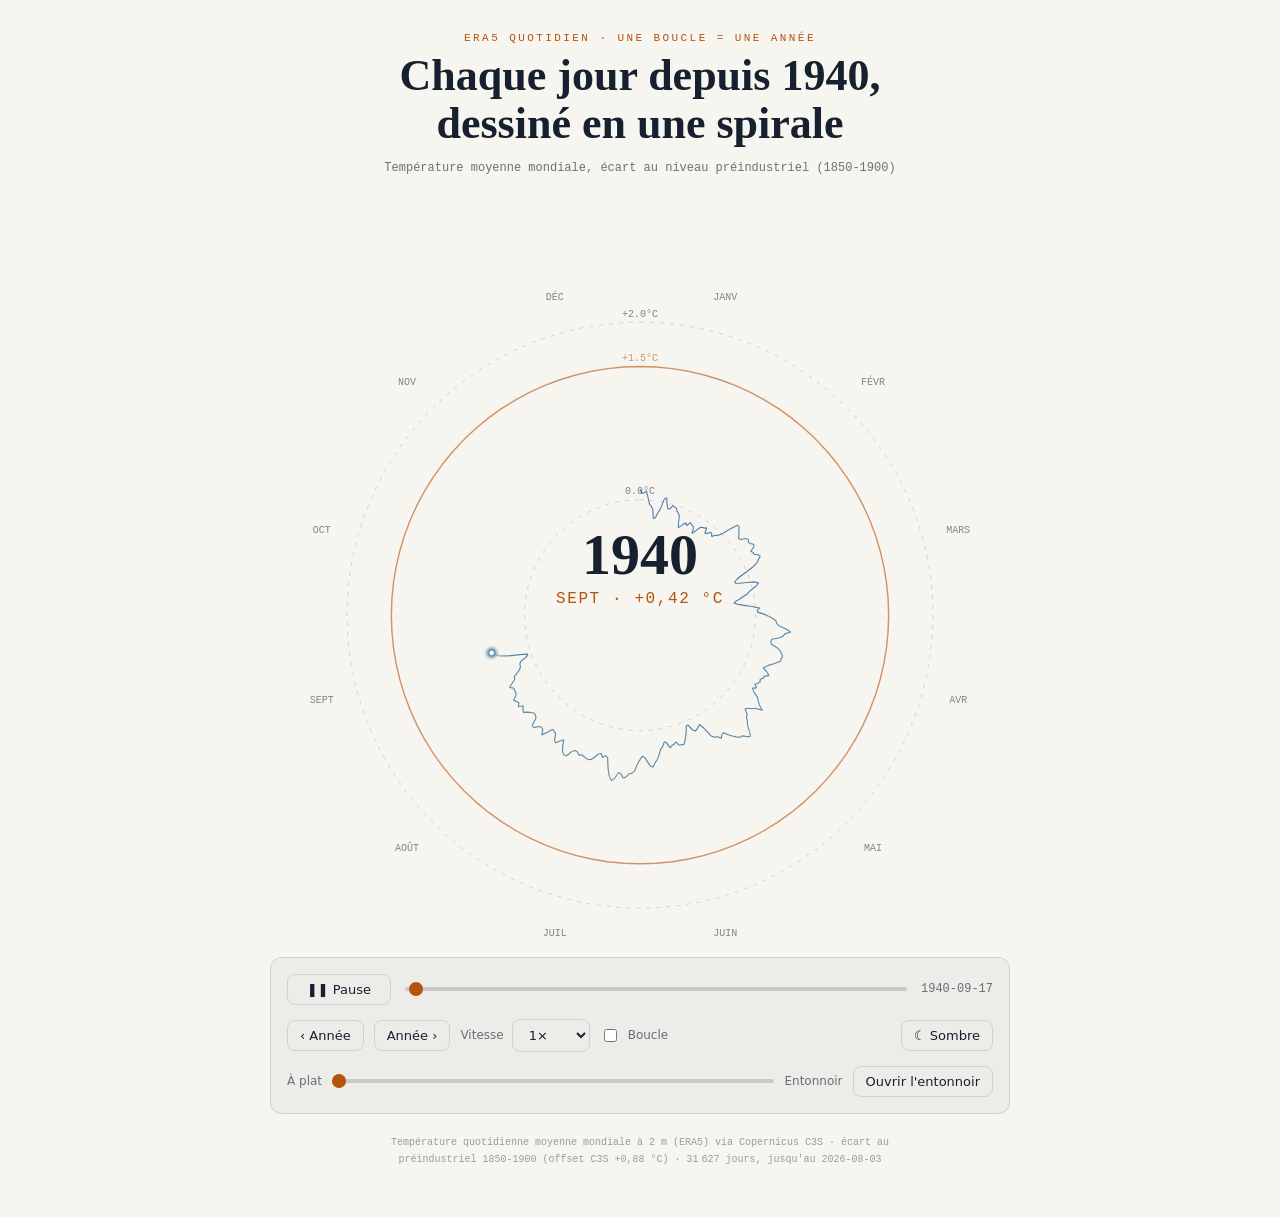
==== climate-spiral/index.html @ 7b91bb3f "Ajouter la spirale du réchauffement et une page d'accueil du dépôt Visualisation ERA5 quotidienne (1" ====
<!doctype html>
<html lang="fr" data-theme="dark">
<head>
<meta charset="utf-8">
<meta name="viewport" content="width=device-width, initial-scale=1">
<title>Spirale du réchauffement — ERA5 quotidien depuis 1940</title>
<meta name="description" content="Chaque jour depuis 1940 dessiné en une spirale : une boucle par année, le rayon suit l'écart de température au niveau préindustriel.">
<link rel="stylesheet" href="climate-spiral.css">
</head>
<body>

<main class="cs-poster">
  <header>
    <p class="cs-eyebrow">ERA5 QUOTIDIEN · UNE BOUCLE = UNE ANNÉE</p>
    <h1 class="cs-title">Chaque jour depuis 1940, dessiné en une spirale</h1>
    <p class="cs-subtitle">Température moyenne mondiale, écart au niveau préindustriel (1850-1900)</p>
  </header>

  <div class="cs-stage" id="stage">
    <canvas class="cs-canvas" id="canvas" role="img"
            aria-label="Spirale des températures quotidiennes mondiales depuis 1940."></canvas>
    <div class="cs-readout" aria-hidden="true">
      <div class="cs-readout-year" id="readout-year">1940</div>
      <div class="cs-readout-detail" id="readout-detail">JANV · −0,76 °C</div>
    </div>
  </div>

  <div class="cs-controls">
    <div class="cs-row cs-row-timeline">
      <button type="button" class="cs-play" id="play" aria-label="Lire l'animation">▶ Lire</button>
      <input type="range" class="cs-timeline" id="timeline" min="0" max="0" value="0" step="1"
             aria-label="Position dans la série, en jours depuis le 1er janvier 1940">
      <span class="cs-date" id="date">1940-01-01</span>
    </div>

    <div class="cs-row">
      <button type="button" id="prev-year" aria-label="Année précédente">‹ Année</button>
      <button type="button" id="next-year" aria-label="Année suivante">Année ›</button>

      <label class="cs-field">
        Vitesse
        <select id="speed" aria-label="Vitesse de lecture">
          <option value="90">0,5×</option>
          <option value="180" selected>1×</option>
          <option value="365">2×</option>
          <option value="730">4×</option>
        </select>
      </label>

      <label class="cs-field">
        <input type="checkbox" id="loop"> Boucle
      </label>

      <span class="cs-spacer"></span>
      <button type="button" id="theme" aria-label="Basculer le thème clair ou sombre">☀ Clair</button>
    </div>

    <div class="cs-row">
      <label class="cs-field cs-field-openness" for="openness">
        À plat
        <input type="range" id="openness" min="0" max="100" value="0" step="1"
               aria-label="Ouverture : de la vue à plat à l'entonnoir 3D">
        Entonnoir
      </label>
      <button type="button" id="toggle-openness">Ouvrir l'entonnoir</button>
    </div>
  </div>

  <p class="cs-footnote" id="footnote"></p>
</main>

<script type="module">
import { ClimateSpiral } from './climate-spiral.js';

const MONTHS_FR = ['JANV', 'FÉVR', 'MARS', 'AVR', 'MAI', 'JUIN',
  'JUIL', 'AOÛT', 'SEPT', 'OCT', 'NOV', 'DÉC'];

const el = (id) => document.getElementById(id);
const reduceMotion = window.matchMedia('(prefers-reduced-motion: reduce)').matches;

const anomalyFormat = new Intl.NumberFormat('fr-FR', {
  minimumFractionDigits: 2, maximumFractionDigits: 2, signDisplay: 'always',
});

const data = await fetch('./data/era5-daily-anomaly.json').then((r) => {
  if (!r.ok) throw new Error(`données indisponibles (HTTP ${r.status})`);
  return r.json();
});

// Follow the OS preference on first load; the toggle takes over afterwards.
const initialTheme = window.matchMedia('(prefers-color-scheme: light)').matches ? 'light' : 'dark';
document.documentElement.dataset.theme = initialTheme;

const spiral = new ClimateSpiral(el('canvas'), data, {
  theme: initialTheme,
  monthLabels: MONTHS_FR,
  speed: 180,
});

el('timeline').max = String(spiral.length - 1);
el('footnote').textContent =
  'Température quotidienne moyenne mondiale à 2 m (ERA5) via Copernicus C3S · '
  + 'écart au préindustriel 1850-1900 (offset C3S +0,88 °C) · '
  + `${spiral.length.toLocaleString('fr-FR')} jours, jusqu'au ${spiral.meta.lastDate}`;

// ------------------------------------------------------------- rendering UI

let scrubbing = false;

spiral.on('change', (state) => {
  if (!scrubbing) el('timeline').value = String(state.index);

  el('readout-year').textContent = String(state.year);
  el('readout-detail').textContent =
    `${MONTHS_FR[state.month]} · ${anomalyFormat.format(state.anomalyC)} °C`;
  el('date').textContent = state.date.toISOString().slice(0, 10);

  el('play').textContent = state.playing ? '❚❚ Pause' : '▶ Lire';
  el('play').setAttribute('aria-label', state.playing ? "Mettre l'animation en pause" : "Lire l'animation");

  const open = state.openness > 0.5;
  el('stage').classList.toggle('is-open', open);
  el('toggle-openness').textContent = open ? 'Remettre à plat' : "Ouvrir l'entonnoir";

  el('canvas').setAttribute('aria-label',
    `Spirale des températures quotidiennes mondiales de 1940 à ${state.year}. `
    + `Jour affiché : ${el('date').textContent}, `
    + `${anomalyFormat.format(state.anomalyC)} °C au-dessus du niveau préindustriel.`);
});

// --------------------------------------------------------------- listeners

el('play').addEventListener('click', () => spiral.toggle());
el('prev-year').addEventListener('click', () => spiral.stepYear(-1));
el('next-year').addEventListener('click', () => spiral.stepYear(+1));
el('loop').addEventListener('change', (e) => spiral.setLoop(e.target.checked));
el('speed').addEventListener('change', (e) => spiral.setSpeed(Number(e.target.value)));

el('timeline').addEventListener('pointerdown', () => { scrubbing = true; spiral.pause(); });
el('timeline').addEventListener('pointerup', () => { scrubbing = false; });
el('timeline').addEventListener('input', (e) => spiral.seekToIndex(Number(e.target.value)));

el('openness').addEventListener('input', (e) => {
  // Dragging is already continuous, so skip the eased transition.
  spiral.setOpenness(Number(e.target.value) / 100, false);
});

el('toggle-openness').addEventListener('click', () => {
  const next = spiral.openness > 0.5 ? 0 : 1;
  spiral.setOpenness(next, !reduceMotion);
  el('openness').value = String(next * 100);
});

el('theme').addEventListener('click', () => {
  const next = document.documentElement.dataset.theme === 'dark' ? 'light' : 'dark';
  document.documentElement.dataset.theme = next;
  spiral.setTheme(next);
  el('theme').textContent = next === 'dark' ? '☀ Clair' : '☾ Sombre';
});
el('theme').textContent = initialTheme === 'dark' ? '☀ Clair' : '☾ Sombre';

document.addEventListener('keydown', (event) => {
  const tag = event.target.tagName;
  if (tag === 'INPUT' || tag === 'SELECT' || tag === 'BUTTON') return;
  const actions = {
    ' ': () => spiral.toggle(),
    ArrowLeft: () => spiral.stepYear(-1),
    ArrowRight: () => spiral.stepYear(+1),
    Home: () => { spiral.pause(); spiral.seekToIndex(0); },
    End: () => { spiral.pause(); spiral.seekToIndex(spiral.length - 1); },
  };
  const action = actions[event.key];
  if (!action) return;
  event.preventDefault();
  action();
});

if (!reduceMotion) spiral.play();
</script>

</body>
</html>
---- climate-spiral/climate-spiral.css ----
/* Climate spiral -- poster layout and controls, light and dark themes. */

:root,
[data-theme='dark'] {
  --cs-bg: #08090c;
  --cs-panel: rgba(255, 255, 255, 0.045);
  --cs-border: rgba(255, 255, 255, 0.1);
  --cs-text: #f4f1ea;
  --cs-muted: rgba(226, 232, 240, 0.55);
  --cs-faint: rgba(226, 232, 240, 0.34);
  --cs-accent: #f0932b;
  --cs-track: rgba(255, 255, 255, 0.14);

  /* Read by the canvas renderer. */
  --cs-ring: rgba(226, 232, 240, 0.16);
  --cs-ring-accent: rgba(255, 196, 140, 0.5);
  --cs-label: rgba(226, 232, 240, 0.45);
}

[data-theme='light'] {
  --cs-bg: #f7f5f0;
  --cs-panel: rgba(15, 23, 42, 0.035);
  --cs-border: rgba(15, 23, 42, 0.12);
  --cs-text: #16202e;
  --cs-muted: rgba(22, 32, 46, 0.62);
  --cs-faint: rgba(22, 32, 46, 0.42);
  --cs-accent: #b45309;
  --cs-track: rgba(15, 23, 42, 0.16);

  --cs-ring: rgba(30, 41, 59, 0.16);
  --cs-ring-accent: rgba(180, 83, 9, 0.6);
  --cs-label: rgba(30, 41, 59, 0.55);
}

* { box-sizing: border-box; }

body {
  margin: 0;
  background: var(--cs-bg);
  color: var(--cs-text);
  font-family: ui-sans-serif, system-ui, -apple-system, 'Segoe UI', sans-serif;
  transition: background 0.3s ease, color 0.3s ease;
}

.cs-poster {
  max-width: 780px;
  margin: 0 auto;
  padding: 32px 20px 48px;
  display: flex;
  flex-direction: column;
  gap: 20px;
}

/* ------------------------------------------------------------------ head */

.cs-eyebrow {
  margin: 0;
  font-family: ui-monospace, SFMono-Regular, Menlo, monospace;
  font-size: 11px;
  letter-spacing: 0.22em;
  color: var(--cs-accent);
  text-align: center;
}

.cs-title {
  margin: 8px 0 0;
  font-family: Georgia, 'Times New Roman', serif;
  font-size: clamp(28px, 6vw, 44px);
  line-height: 1.1;
  font-weight: 700;
  text-align: center;
  text-wrap: balance;
}

.cs-subtitle {
  margin: 10px 0 0;
  font-family: ui-monospace, SFMono-Regular, Menlo, monospace;
  font-size: 12px;
  line-height: 1.5;
  color: var(--cs-muted);
  text-align: center;
  text-wrap: balance;
}

/* ----------------------------------------------------------------- stage */

.cs-stage {
  position: relative;
  aspect-ratio: 1;
  width: 100%;
}

.cs-canvas {
  display: block;
  width: 100%;
  height: 100%;
}

/* Readout sits in the middle of the flat spiral; once the funnel opens it
   slides down to the bottom-left, clear of the mouth flaring out at the top. */
.cs-readout {
  position: absolute;
  top: 50%;
  left: 50%;
  transform: translate(-50%, -50%);
  text-align: center;
  pointer-events: none;
  transition: top 0.5s ease, left 0.5s ease, transform 0.5s ease, text-align 0.5s;
}

.cs-stage.is-open .cs-readout {
  top: 82%;
  left: 8px;
  transform: none;
  text-align: left;
}

.cs-readout-year {
  font-family: Georgia, 'Times New Roman', serif;
  font-size: clamp(34px, 8vw, 58px);
  font-weight: 700;
  line-height: 1;
  font-variant-numeric: tabular-nums;
}

.cs-stage.is-open .cs-readout-year { font-size: clamp(24px, 5vw, 34px); }

.cs-readout-detail {
  margin-top: 6px;
  font-family: ui-monospace, SFMono-Regular, Menlo, monospace;
  font-size: clamp(12px, 2.6vw, 16px);
  letter-spacing: 0.1em;
  color: var(--cs-accent);
  font-variant-numeric: tabular-nums;
}

/* -------------------------------------------------------------- controls */

.cs-controls {
  display: flex;
  flex-direction: column;
  gap: 14px;
  padding: 16px;
  border: 1px solid var(--cs-border);
  border-radius: 12px;
  background: var(--cs-panel);
}

.cs-row {
  display: flex;
  align-items: center;
  gap: 10px;
  flex-wrap: wrap;
}

.cs-row-timeline { gap: 12px; }

.cs-timeline { flex: 1 1 220px; }

.cs-date {
  font-family: ui-monospace, SFMono-Regular, Menlo, monospace;
  font-size: 12px;
  color: var(--cs-muted);
  font-variant-numeric: tabular-nums;
  min-width: 9ch;
  text-align: right;
}

.cs-field {
  display: flex;
  align-items: center;
  gap: 8px;
  font-size: 12px;
  color: var(--cs-muted);
}

.cs-field-openness { flex: 1 1 200px; }
.cs-field-openness input[type='range'] { flex: 1; min-width: 90px; }

.cs-spacer { flex: 1 1 auto; }

button,
select {
  font: inherit;
  font-size: 13px;
  color: var(--cs-text);
  background: transparent;
  border: 1px solid var(--cs-border);
  border-radius: 8px;
  padding: 7px 12px;
  cursor: pointer;
  transition: background 0.15s ease, border-color 0.15s ease;
}

button:hover,
select:hover { background: var(--cs-panel); border-color: var(--cs-accent); }

button:focus-visible,
select:focus-visible,
input:focus-visible {
  outline: 2px solid var(--cs-accent);
  outline-offset: 2px;
}

.cs-play { min-width: 104px; font-variant-numeric: tabular-nums; }

input[type='range'] {
  -webkit-appearance: none;
  appearance: none;
  height: 20px;
  background: transparent;
  cursor: pointer;
}

input[type='range']::-webkit-slider-runnable-track {
  height: 4px;
  border-radius: 2px;
  background: var(--cs-track);
}

input[type='range']::-moz-range-track {
  height: 4px;
  border-radius: 2px;
  background: var(--cs-track);
}

input[type='range']::-webkit-slider-thumb {
  -webkit-appearance: none;
  appearance: none;
  width: 14px;
  height: 14px;
  margin-top: -5px;
  border: none;
  border-radius: 50%;
  background: var(--cs-accent);
}

input[type='range']::-moz-range-thumb {
  width: 14px;
  height: 14px;
  border: none;
  border-radius: 50%;
  background: var(--cs-accent);
}

input[type='checkbox'] { accent-color: var(--cs-accent); }

/* ---------------------------------------------------------------- footer */

.cs-footnote {
  margin: 0;
  font-family: ui-monospace, SFMono-Regular, Menlo, monospace;
  font-size: 10px;
  line-height: 1.7;
  color: var(--cs-faint);
  text-align: center;
  text-wrap: balance;
}

.cs-footnote a { color: inherit; }

@media (prefers-reduced-motion: reduce) {
  .cs-readout { transition: none; }
}
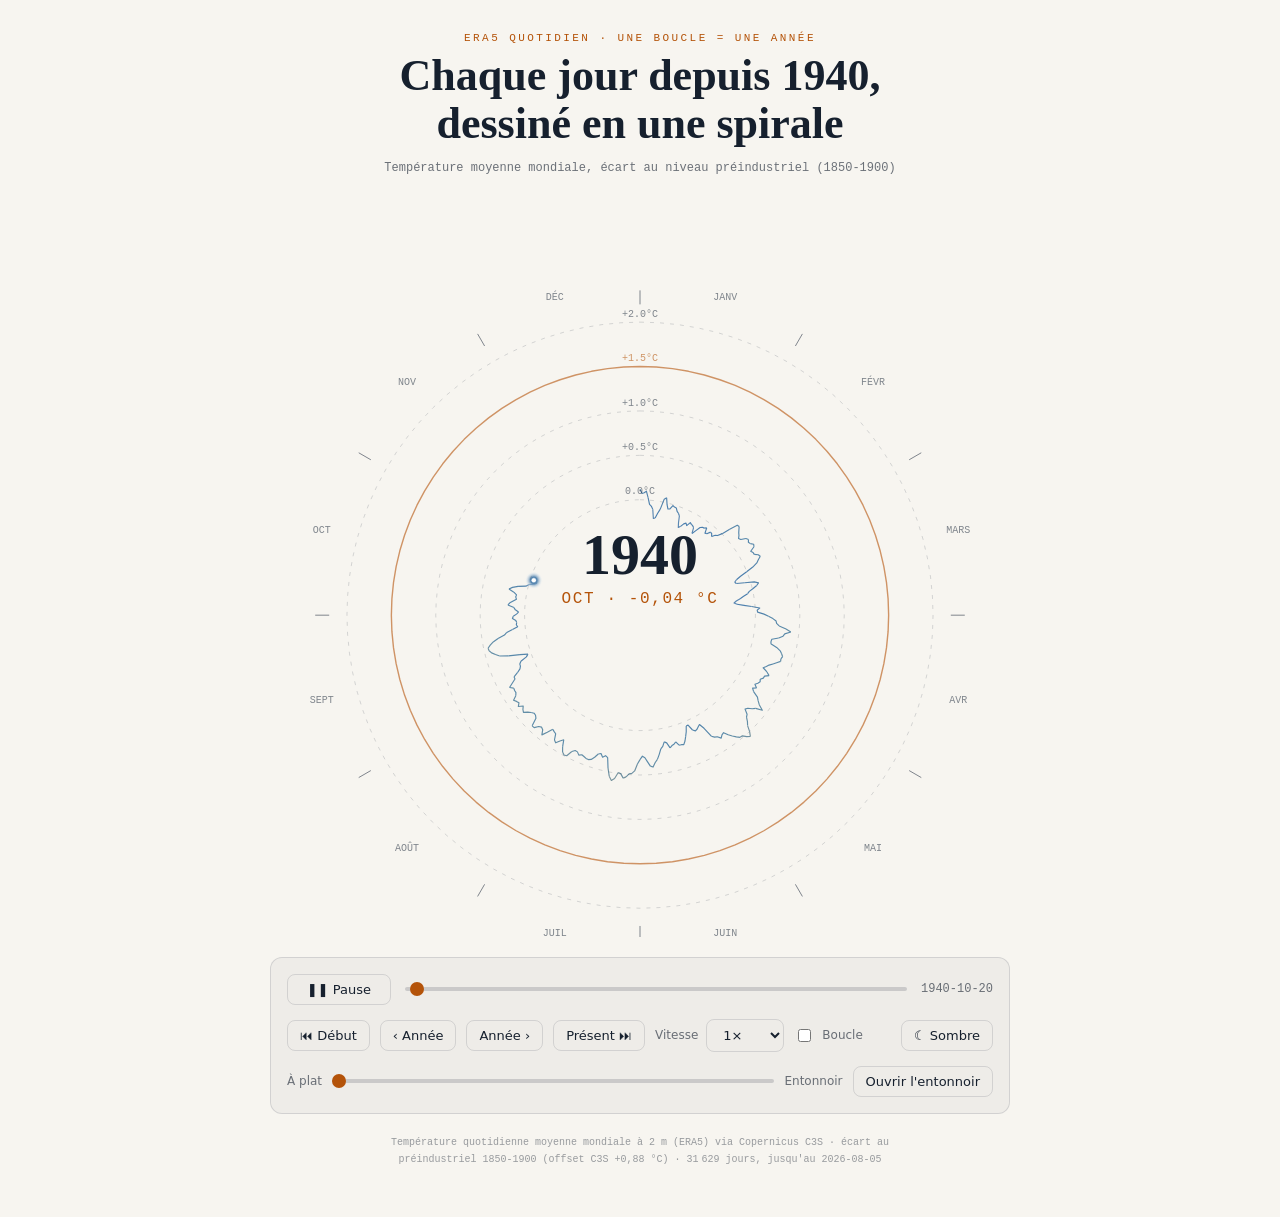
==== commit 99b29d1d: "Ajouter des repères et affiner la navigation de la spirale - Anneaux de référence +0,5 et +1,0 °C, e" ====
--- a/climate-spiral/index.html
+++ b/climate-spiral/index.html
@@ -34,8 +34,10 @@
     </div>
 
     <div class="cs-row">
+      <button type="button" id="go-start" aria-label="Aller au tout début, 1er janvier 1940">⏮ Début</button>
       <button type="button" id="prev-year" aria-label="Année précédente">‹ Année</button>
       <button type="button" id="next-year" aria-label="Année suivante">Année ›</button>
+      <button type="button" id="go-end" aria-label="Aller au jour le plus récent">Présent ⏭</button>
 
       <label class="cs-field">
         Vitesse
@@ -131,8 +133,10 @@
 // --------------------------------------------------------------- listeners
 
 el('play').addEventListener('click', () => spiral.toggle());
+el('go-start').addEventListener('click', () => { spiral.pause(); spiral.seekToIndex(0); });
 el('prev-year').addEventListener('click', () => spiral.stepYear(-1));
 el('next-year').addEventListener('click', () => spiral.stepYear(+1));
+el('go-end').addEventListener('click', () => { spiral.pause(); spiral.seekToIndex(spiral.length - 1); });
 el('loop').addEventListener('change', (e) => spiral.setLoop(e.target.checked));
 el('speed').addEventListener('change', (e) => spiral.setSpeed(Number(e.target.value)));
 
@@ -162,10 +166,19 @@
 document.addEventListener('keydown', (event) => {
   const tag = event.target.tagName;
   if (tag === 'INPUT' || tag === 'SELECT' || tag === 'BUTTON') return;
+
+  // Plain arrows step by year; Ctrl/Cmd or Shift + arrow steps by day, for
+  // fine-grained scrubbing without leaving the keyboard.
+  if (event.key === 'ArrowLeft' || event.key === 'ArrowRight') {
+    event.preventDefault();
+    const dir = event.key === 'ArrowLeft' ? -1 : 1;
+    if (event.ctrlKey || event.metaKey || event.shiftKey) spiral.stepDay(dir);
+    else spiral.stepYear(dir);
+    return;
+  }
+
   const actions = {
     ' ': () => spiral.toggle(),
-    ArrowLeft: () => spiral.stepYear(-1),
-    ArrowRight: () => spiral.stepYear(+1),
     Home: () => { spiral.pause(); spiral.seekToIndex(0); },
     End: () => { spiral.pause(); spiral.seekToIndex(spiral.length - 1); },
   };
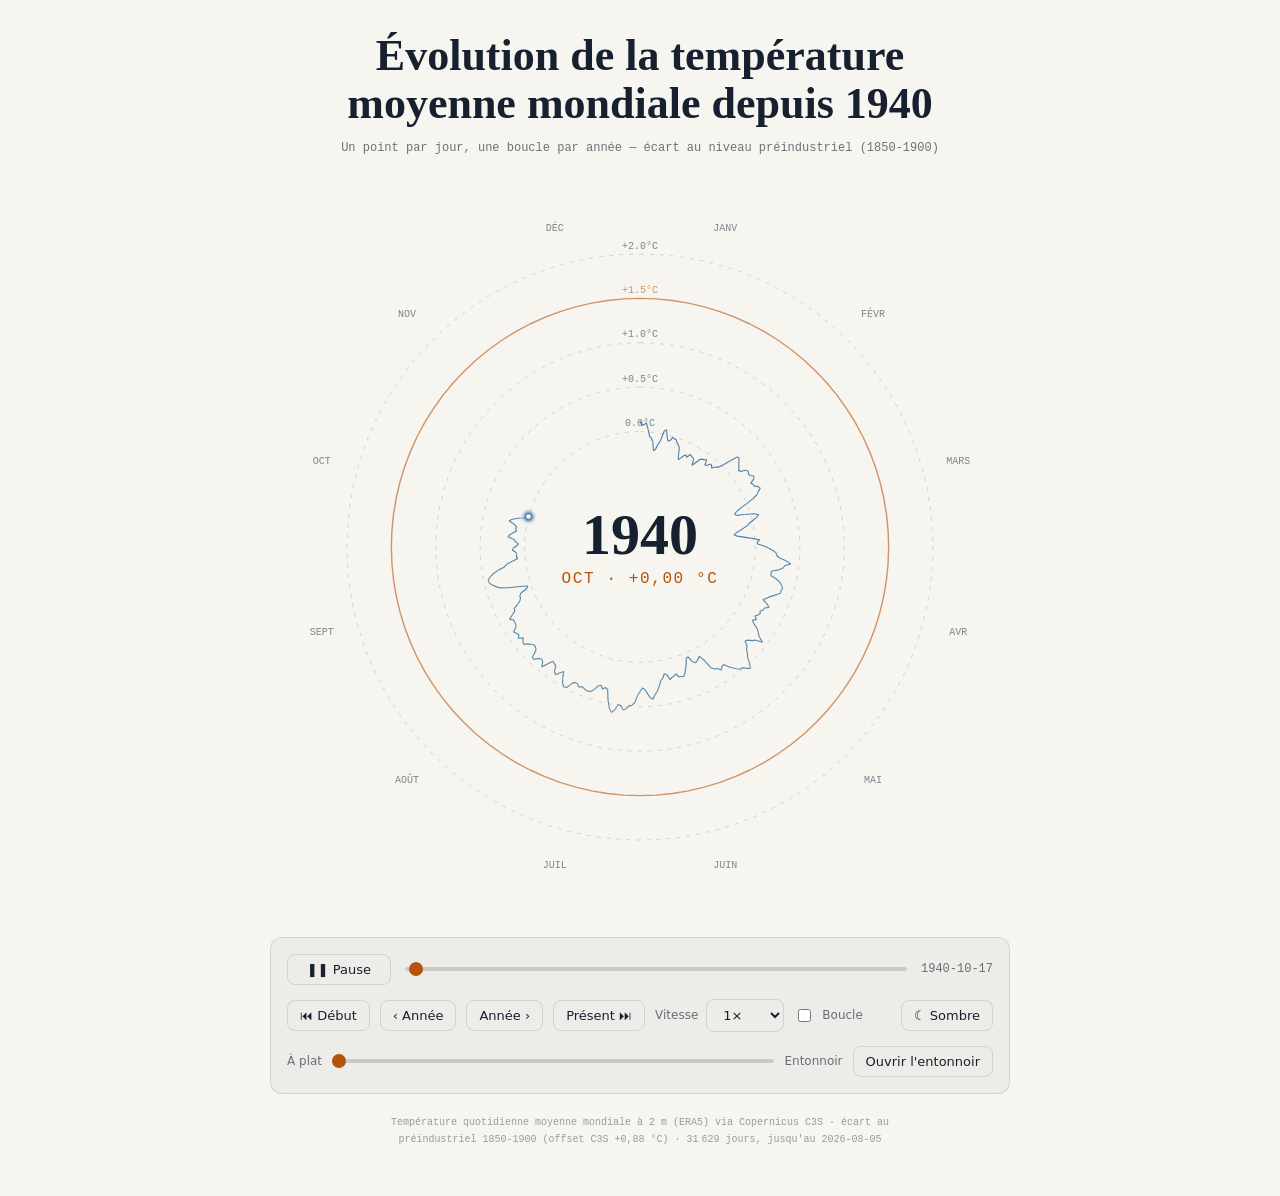
==== commit a50db712: "Survol interactif, illumination des anneaux et titre simplifié - Anneaux de référence : illumination" ====
--- a/climate-spiral/index.html
+++ b/climate-spiral/index.html
@@ -11,9 +11,8 @@
 
 <main class="cs-poster">
   <header>
-    <p class="cs-eyebrow">ERA5 QUOTIDIEN · UNE BOUCLE = UNE ANNÉE</p>
-    <h1 class="cs-title">Chaque jour depuis 1940, dessiné en une spirale</h1>
-    <p class="cs-subtitle">Température moyenne mondiale, écart au niveau préindustriel (1850-1900)</p>
+    <h1 class="cs-title">Évolution de la température moyenne mondiale depuis 1940</h1>
+    <p class="cs-subtitle">Un point par jour, une boucle par année — écart au niveau préindustriel (1850-1900)</p>
   </header>
 
   <div class="cs-stage" id="stage">
@@ -163,6 +162,29 @@
 });
 el('theme').textContent = initialTheme === 'dark' ? '☀ Clair' : '☾ Sombre';
 
+// ---------------------------------------------------------- hover / touch
+
+const canvas = el('canvas');
+const toCanvasPoint = (event) => {
+  const rect = canvas.getBoundingClientRect();
+  const dpr = window.devicePixelRatio || 1;
+  return {
+    x: (event.clientX - rect.left) * dpr,
+    y: (event.clientY - rect.top) * dpr,
+  };
+};
+
+canvas.addEventListener('pointermove', (event) => {
+  const { x, y } = toCanvasPoint(event);
+  spiral.setHoverPoint(x, y);
+});
+canvas.addEventListener('pointerdown', (event) => {
+  const { x, y } = toCanvasPoint(event);
+  spiral.setHoverPoint(x, y);
+});
+canvas.addEventListener('pointerleave', () => spiral.clearHover());
+canvas.addEventListener('pointercancel', () => spiral.clearHover());
+
 document.addEventListener('keydown', (event) => {
   const tag = event.target.tagName;
   if (tag === 'INPUT' || tag === 'SELECT' || tag === 'BUTTON') return;
--- a/climate-spiral/climate-spiral.css
+++ b/climate-spiral/climate-spiral.css
@@ -53,17 +53,8 @@
 
 /* ------------------------------------------------------------------ head */
 
-.cs-eyebrow {
+.cs-title {
   margin: 0;
-  font-family: ui-monospace, SFMono-Regular, Menlo, monospace;
-  font-size: 11px;
-  letter-spacing: 0.22em;
-  color: var(--cs-accent);
-  text-align: center;
-}
-
-.cs-title {
-  margin: 8px 0 0;
   font-family: Georgia, 'Times New Roman', serif;
   font-size: clamp(28px, 6vw, 44px);
   line-height: 1.1;
@@ -94,6 +85,8 @@
   display: block;
   width: 100%;
   height: 100%;
+  cursor: crosshair;
+  touch-action: none;
 }
 
 /* Readout sits in the middle of the flat spiral; once the funnel opens it
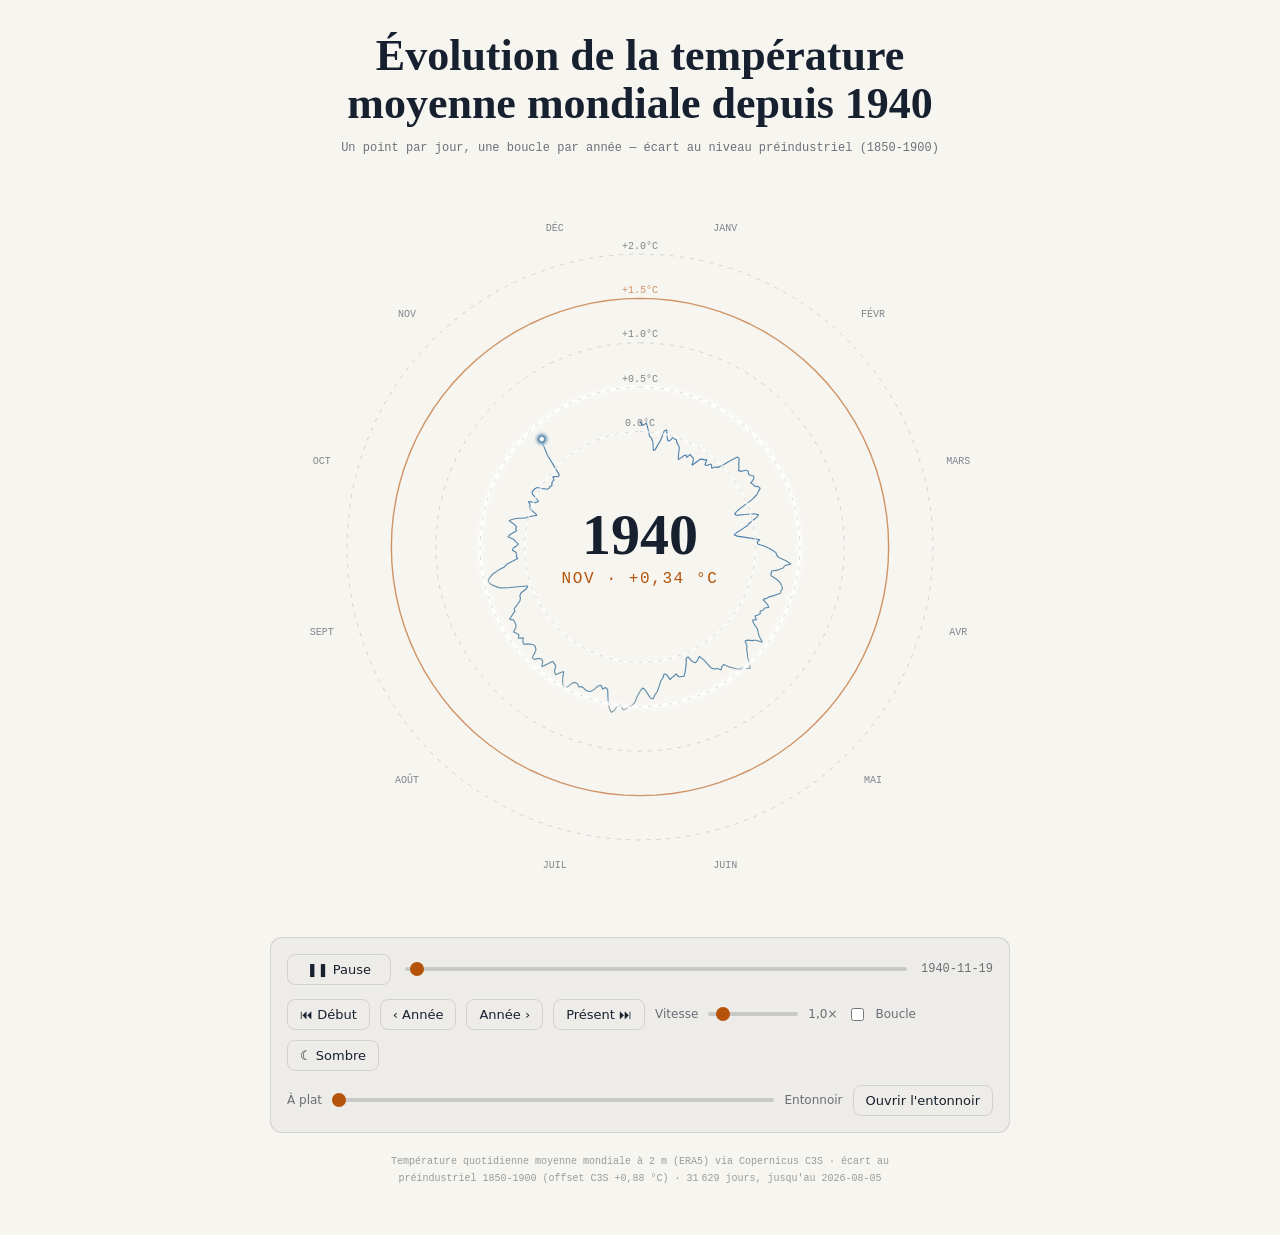
==== commit 6679f680: "Ajuster le survol, l'illumination et le contrôle de vitesse - Le trait de survol part du bord intéri" ====
--- a/climate-spiral/index.html
+++ b/climate-spiral/index.html
@@ -38,14 +38,11 @@
       <button type="button" id="next-year" aria-label="Année suivante">Année ›</button>
       <button type="button" id="go-end" aria-label="Aller au jour le plus récent">Présent ⏭</button>
 
-      <label class="cs-field">
+      <label class="cs-field cs-field-speed" for="speed">
         Vitesse
-        <select id="speed" aria-label="Vitesse de lecture">
-          <option value="90">0,5×</option>
-          <option value="180" selected>1×</option>
-          <option value="365">2×</option>
-          <option value="730">4×</option>
-        </select>
+        <input type="range" id="speed" min="30" max="1460" step="10" value="180"
+               aria-label="Vitesse de lecture, en jours par seconde">
+        <span id="speed-label">1,0×</span>
       </label>
 
       <label class="cs-field">
@@ -137,7 +134,14 @@
 el('next-year').addEventListener('click', () => spiral.stepYear(+1));
 el('go-end').addEventListener('click', () => { spiral.pause(); spiral.seekToIndex(spiral.length - 1); });
 el('loop').addEventListener('change', (e) => spiral.setLoop(e.target.checked));
-el('speed').addEventListener('change', (e) => spiral.setSpeed(Number(e.target.value)));
+
+// 180 days/s is the "1x" reference (about 2s per year of drawing).
+const SPEED_1X = 180;
+el('speed').addEventListener('input', (e) => {
+  const value = Number(e.target.value);
+  spiral.setSpeed(value);
+  el('speed-label').textContent = `${(value / SPEED_1X).toFixed(1).replace('.', ',')}×`;
+});
 
 el('timeline').addEventListener('pointerdown', () => { scrubbing = true; spiral.pause(); });
 el('timeline').addEventListener('pointerup', () => { scrubbing = false; });
--- a/climate-spiral/climate-spiral.css
+++ b/climate-spiral/climate-spiral.css
@@ -169,6 +169,9 @@
 
 .cs-field-openness { flex: 1 1 200px; }
 .cs-field-openness input[type='range'] { flex: 1; min-width: 90px; }
+
+.cs-field-speed input[type='range'] { width: 90px; }
+.cs-field-speed span { min-width: 3.5ch; font-variant-numeric: tabular-nums; }
 
 .cs-spacer { flex: 1 1 auto; }
 
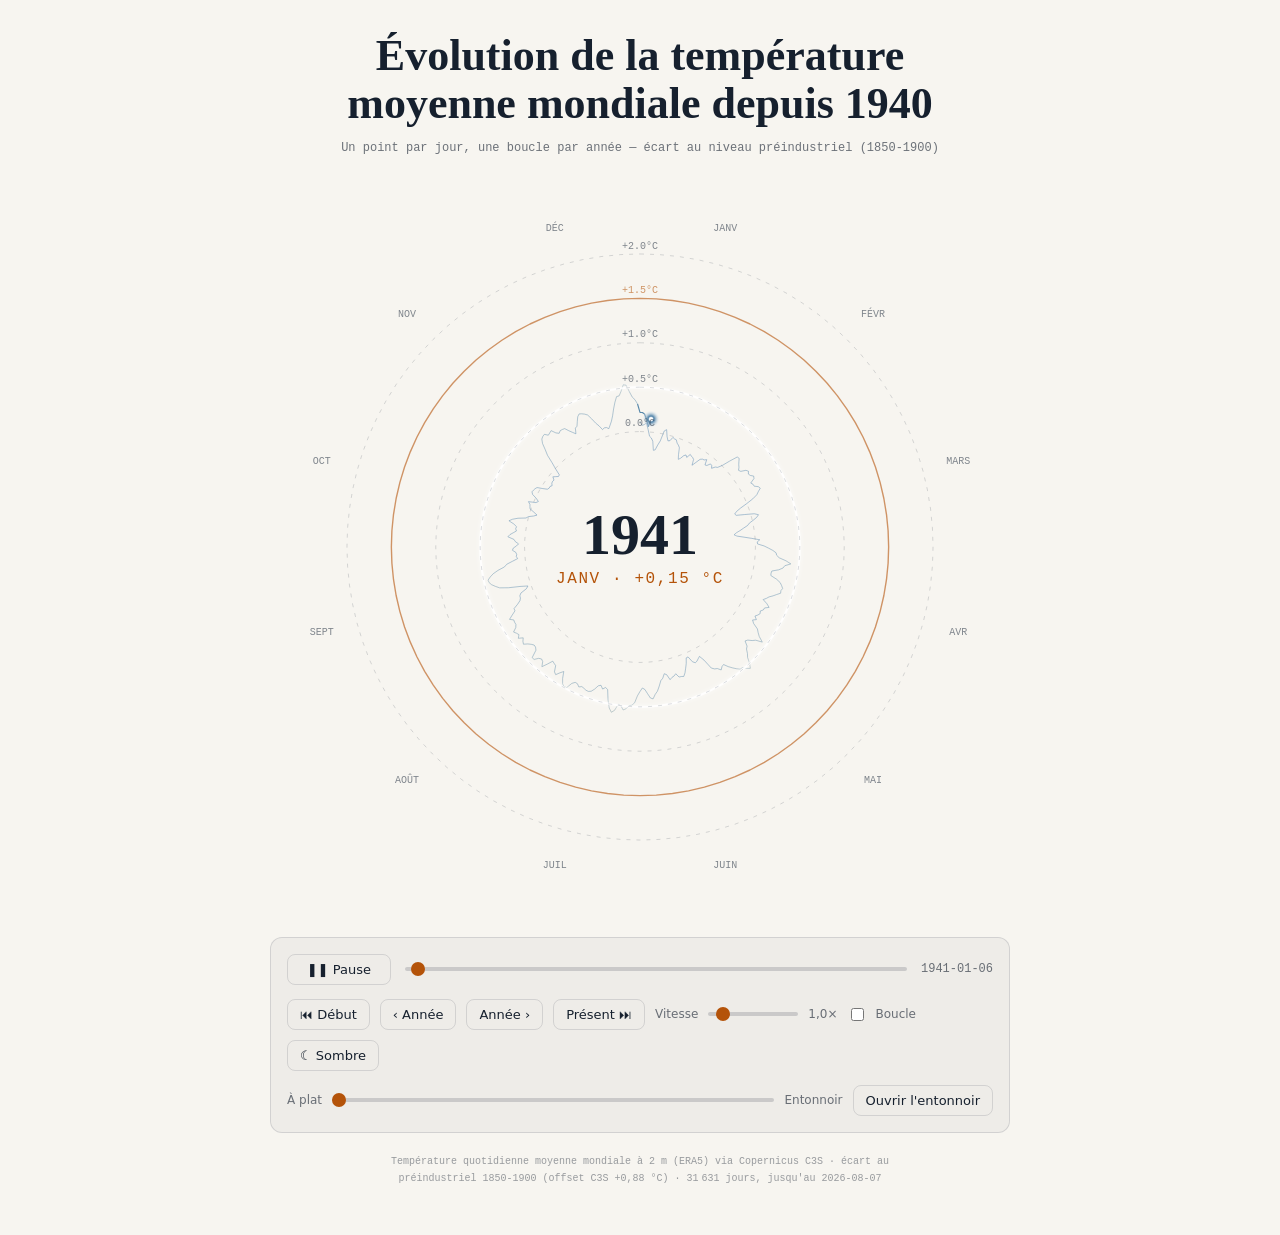
==== commit 90cd4769: "Corriger le journal Last-Modified et ajouter le pas mensuel - Le champ last_modified (format HTTP, e" ====
--- a/climate-spiral/index.html
+++ b/climate-spiral/index.html
@@ -193,13 +193,16 @@
   const tag = event.target.tagName;
   if (tag === 'INPUT' || tag === 'SELECT' || tag === 'BUTTON') return;
 
-  // Plain arrows step by year; Ctrl/Cmd or Shift + arrow steps by day, for
-  // fine-grained scrubbing without leaving the keyboard.
+  // Plain arrows step by day (the finest, most frequent move); Shift steps
+  // by month; Ctrl/Cmd steps by year -- Home/End already own the series'
+  // extremes by the near-universal convention, so no modifier is spent on
+  // that here.
   if (event.key === 'ArrowLeft' || event.key === 'ArrowRight') {
     event.preventDefault();
     const dir = event.key === 'ArrowLeft' ? -1 : 1;
-    if (event.ctrlKey || event.metaKey || event.shiftKey) spiral.stepDay(dir);
-    else spiral.stepYear(dir);
+    if (event.ctrlKey || event.metaKey) spiral.stepYear(dir);
+    else if (event.shiftKey) spiral.stepMonth(dir);
+    else spiral.stepDay(dir);
     return;
   }
 
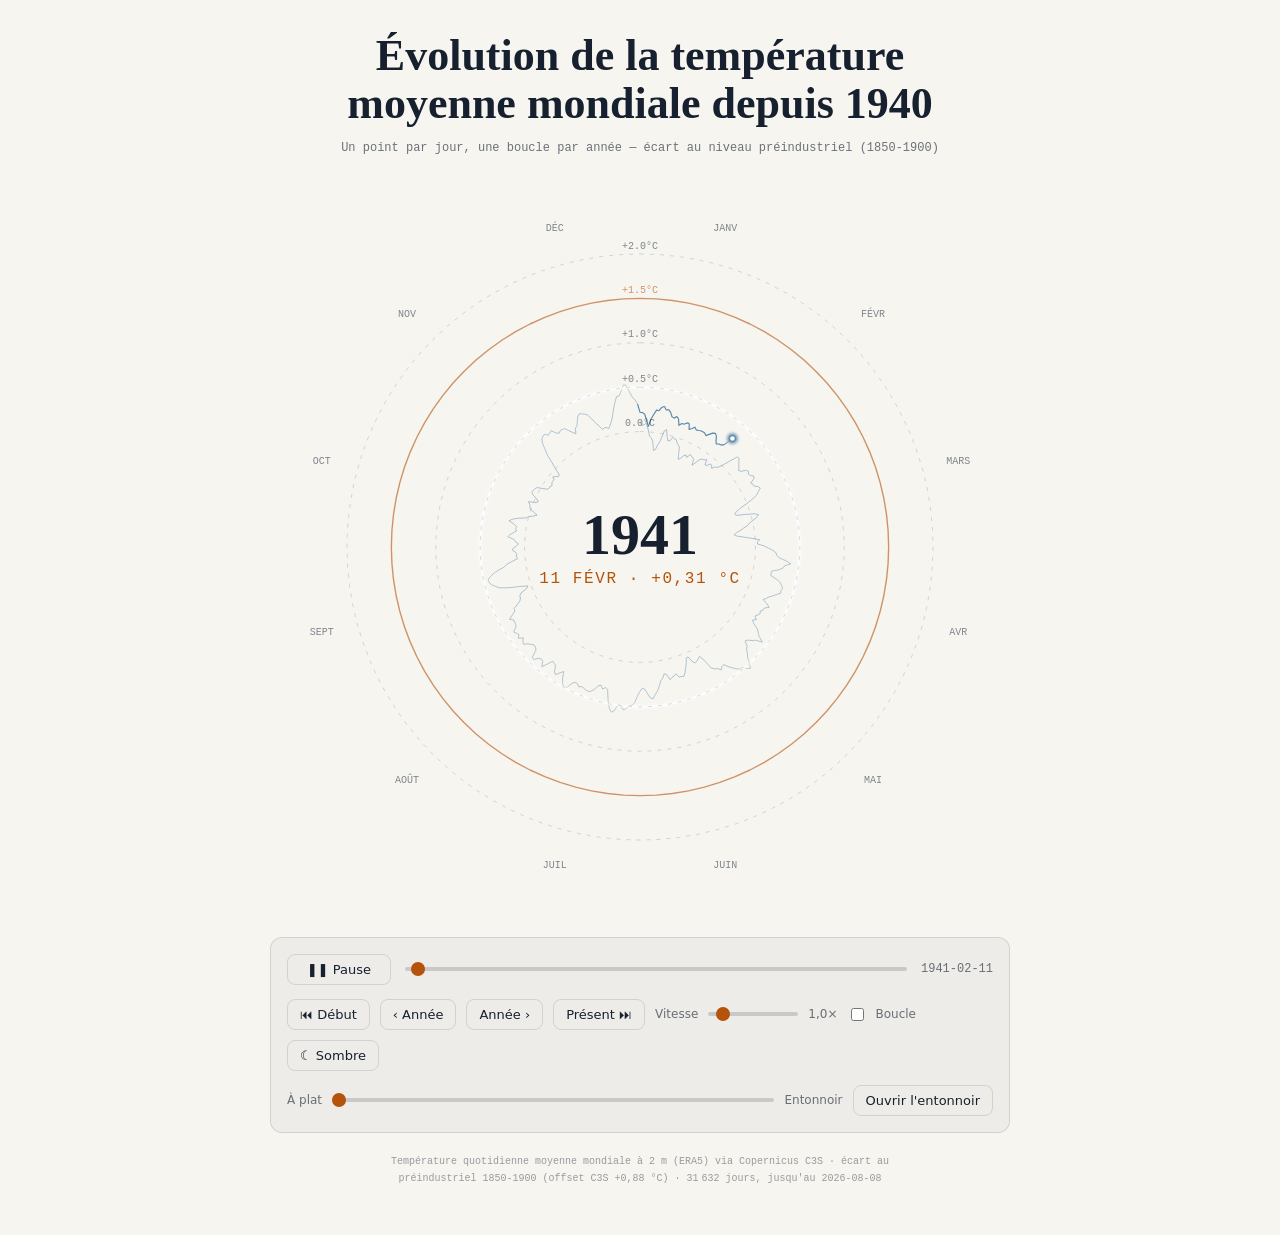
==== commit 39a5df65: "Afficher le quantième devant le mois dans le compteur" ====
--- a/climate-spiral/index.html
+++ b/climate-spiral/index.html
@@ -110,7 +110,7 @@
 
   el('readout-year').textContent = String(state.year);
   el('readout-detail').textContent =
-    `${MONTHS_FR[state.month]} · ${anomalyFormat.format(state.anomalyC)} °C`;
+    `${state.date.getUTCDate()} ${MONTHS_FR[state.month]} · ${anomalyFormat.format(state.anomalyC)} °C`;
   el('date').textContent = state.date.toISOString().slice(0, 10);
 
   el('play').textContent = state.playing ? '❚❚ Pause' : '▶ Lire';
